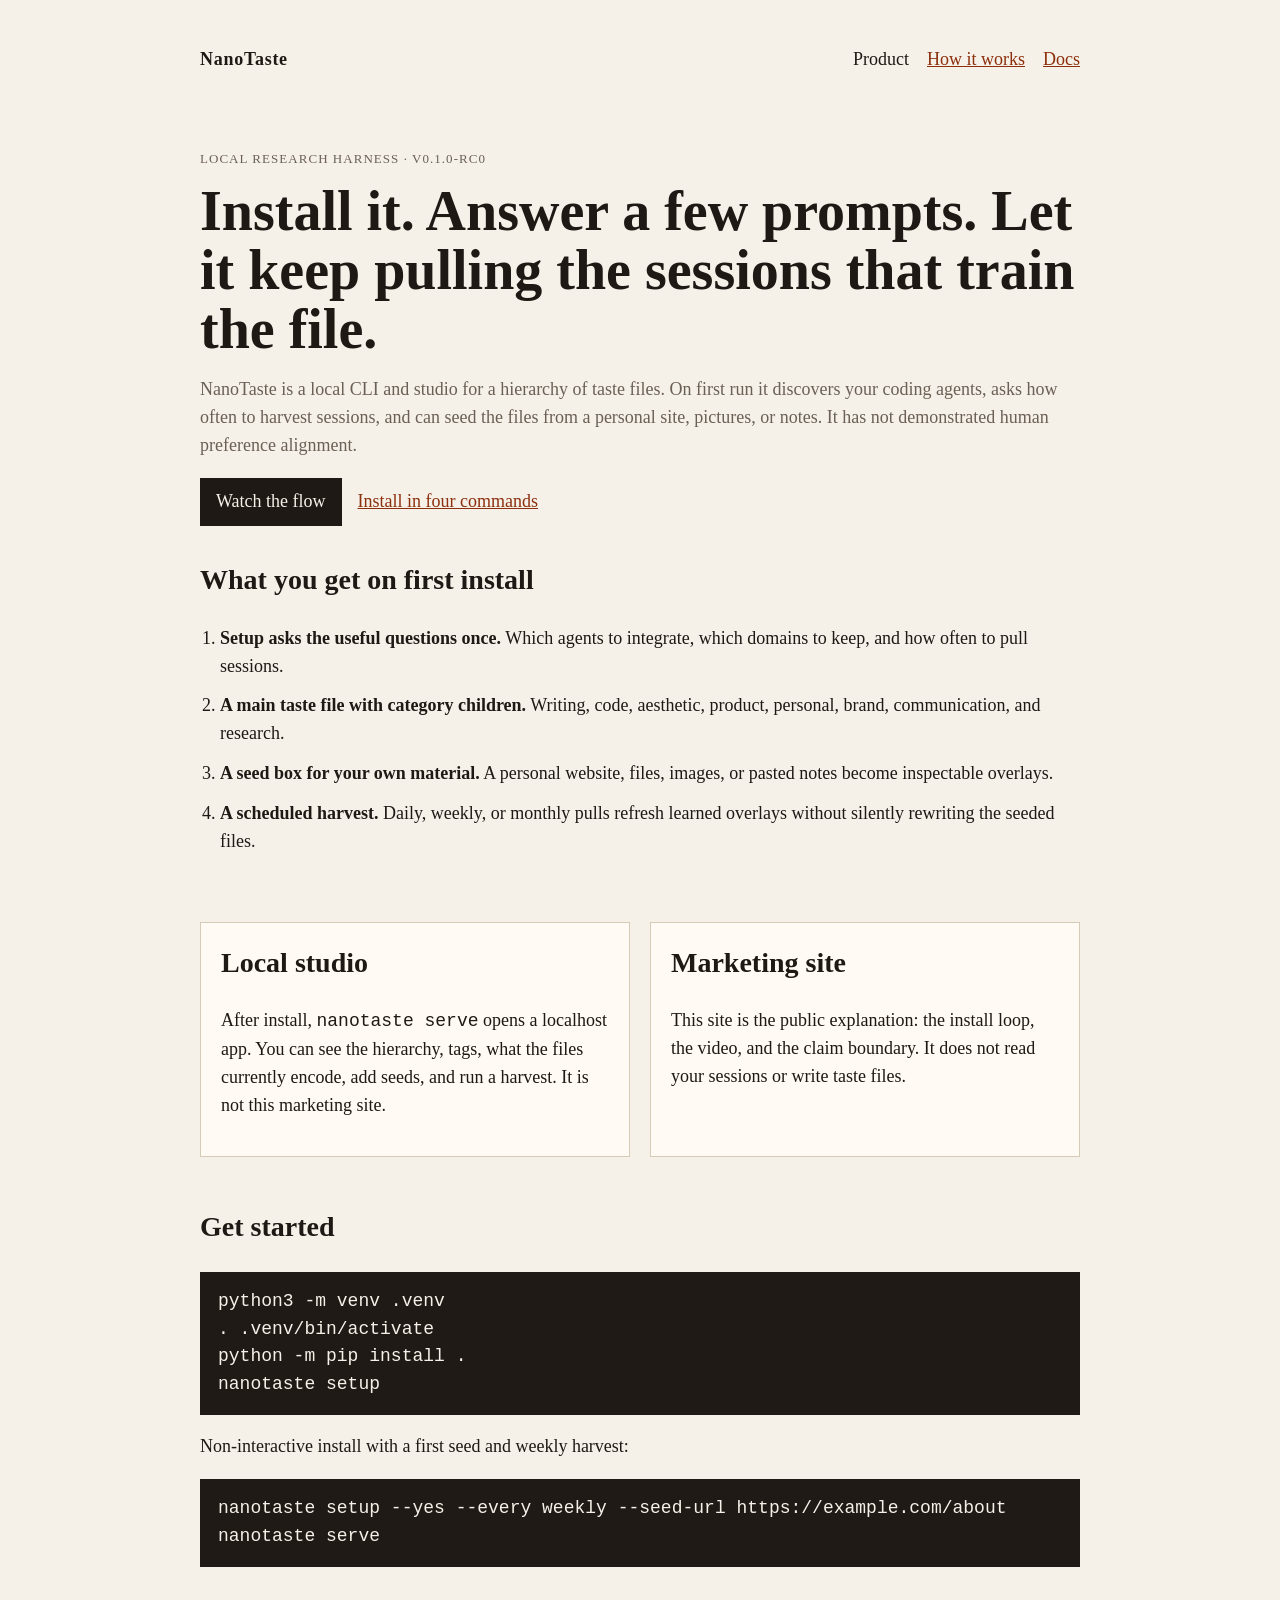
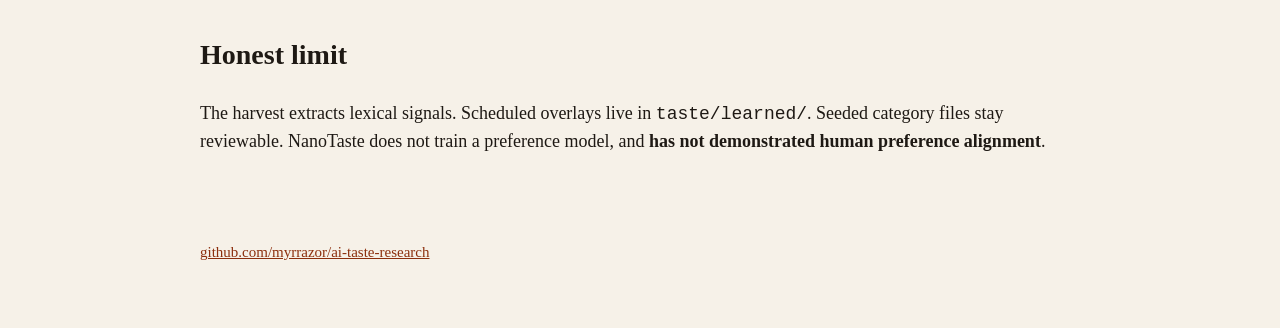
==== website/index.html @ 447587dd "Add taste-file hierarchy, seeding, local studio, and marketing site. First-run setup now installs a " ====
<!DOCTYPE html>
<html lang="en">
<head>
  <meta charset="utf-8">
  <meta name="viewport" content="width=device-width, initial-scale=1">
  <title>NanoTaste — a local taste file that keeps getting more specific</title>
  <link rel="stylesheet" href="styles.css">
</head>
<body>
  <header>
    <p class="mark">NanoTaste</p>
    <nav>
      <a href="index.html" aria-current="page">Product</a>
      <a href="how-it-works.html">How it works</a>
      <a href="../README.md">Docs</a>
    </nav>
  </header>
  <main>
    <section class="hero">
      <p class="kicker">Local research harness · v0.1.0-rc0</p>
      <h1>Install it. Answer a few prompts. Let it keep pulling the sessions that train the file.</h1>
      <p class="lede">
        NanoTaste is a local CLI and studio for a hierarchy of taste files.
        On first run it discovers your coding agents, asks how often to harvest
        sessions, and can seed the files from a personal site, pictures, or notes.
        It has not demonstrated human preference alignment.
      </p>
      <div class="row">
        <a class="primary" href="how-it-works.html">Watch the flow</a>
        <a href="#install">Install in four commands</a>
      </div>
    </section>
    <section>
      <h2>What you get on first install</h2>
      <ol class="steps">
        <li><strong>Setup asks the useful questions once.</strong> Which agents to integrate, which domains to keep, and how often to pull sessions.</li>
        <li><strong>A main taste file with category children.</strong> Writing, code, aesthetic, product, personal, brand, communication, and research.</li>
        <li><strong>A seed box for your own material.</strong> A personal website, files, images, or pasted notes become inspectable overlays.</li>
        <li><strong>A scheduled harvest.</strong> Daily, weekly, or monthly pulls refresh learned overlays without silently rewriting the seeded files.</li>
      </ol>
    </section>
    <section class="split">
      <article>
        <h2>Local studio</h2>
        <p>After install, <code>nanotaste serve</code> opens a localhost app. You can see the hierarchy, tags, what the files currently encode, add seeds, and run a harvest. It is not this marketing site.</p>
      </article>
      <article>
        <h2>Marketing site</h2>
        <p>This site is the public explanation: the install loop, the video, and the claim boundary. It does not read your sessions or write taste files.</p>
      </article>
    </section>
    <section id="install">
      <h2>Get started</h2>
      <pre><code>python3 -m venv .venv
. .venv/bin/activate
python -m pip install .
nanotaste setup</code></pre>
      <p>Non-interactive install with a first seed and weekly harvest:</p>
      <pre><code>nanotaste setup --yes --every weekly --seed-url https://example.com/about
nanotaste serve</code></pre>
    </section>
    <section>
      <h2>Honest limit</h2>
      <p>The harvest extracts lexical signals. Scheduled overlays live in <code>taste/learned/</code>. Seeded category files stay reviewable. NanoTaste does not train a preference model, and <strong>has not demonstrated human preference alignment</strong>.</p>
    </section>
  </main>
  <footer>
    <p><a href="https://github.com/myrrazor/ai-taste-research">github.com/myrrazor/ai-taste-research</a></p>
  </footer>
</body>
</html>
---- website/styles.css ----
:root {
  --ink: #1e1914;
  --paper: #f6f1e8;
  --card: #fffaf3;
  --line: #d5cbb8;
  --accent: #8c2f0d;
  --muted: #6a6056;
}
* { box-sizing: border-box; }
html, body { margin: 0; background: var(--paper); color: var(--ink); }
body {
  font: 18px/1.55 Iowan Old Style, Palatino, Georgia, serif;
}
header, main, footer { width: min(880px, calc(100% - 40px)); margin: 0 auto; }
header {
  display: flex;
  justify-content: space-between;
  align-items: center;
  padding: 28px 0 8px;
}
.mark { font-weight: 700; letter-spacing: 0.04em; }
nav { display: flex; gap: 18px; }
nav a, footer a, .row a { color: var(--accent); }
nav a[aria-current="page"] { color: var(--ink); text-decoration: none; }
.kicker { text-transform: uppercase; letter-spacing: 0.08em; font-size: 13px; color: var(--muted); }
h1 { font-size: clamp(36px, 6vw, 56px); line-height: 1.05; margin: 8px 0 16px; }
h2 { font-size: 28px; margin-top: 0; }
.lede, figcaption, footer { color: var(--muted); }
.hero { padding: 36px 0 12px; }
.row { display: flex; gap: 16px; flex-wrap: wrap; align-items: center; }
.primary {
  background: var(--ink);
  color: var(--paper) !important;
  text-decoration: none;
  padding: 10px 16px;
}
section { padding: 20px 0 28px; }
.steps { padding-left: 20px; }
.steps li { margin: 12px 0; }
.split { display: grid; grid-template-columns: 1fr 1fr; gap: 20px; }
.split article, figure {
  background: var(--card);
  border: 1px solid var(--line);
  padding: 18px 20px;
}
figure { margin: 16px 0 0; }
img, video { width: 100%; height: auto; background: #1f1a16; display: block; }
pre {
  background: #1f1a16;
  color: #f6f1e8;
  padding: 16px 18px;
  overflow: auto;
}
footer { padding: 24px 0 48px; font-size: 15px; }
@media (max-width: 720px) {
  .split { grid-template-columns: 1fr; }
  header { flex-direction: column; align-items: flex-start; gap: 12px; }
}
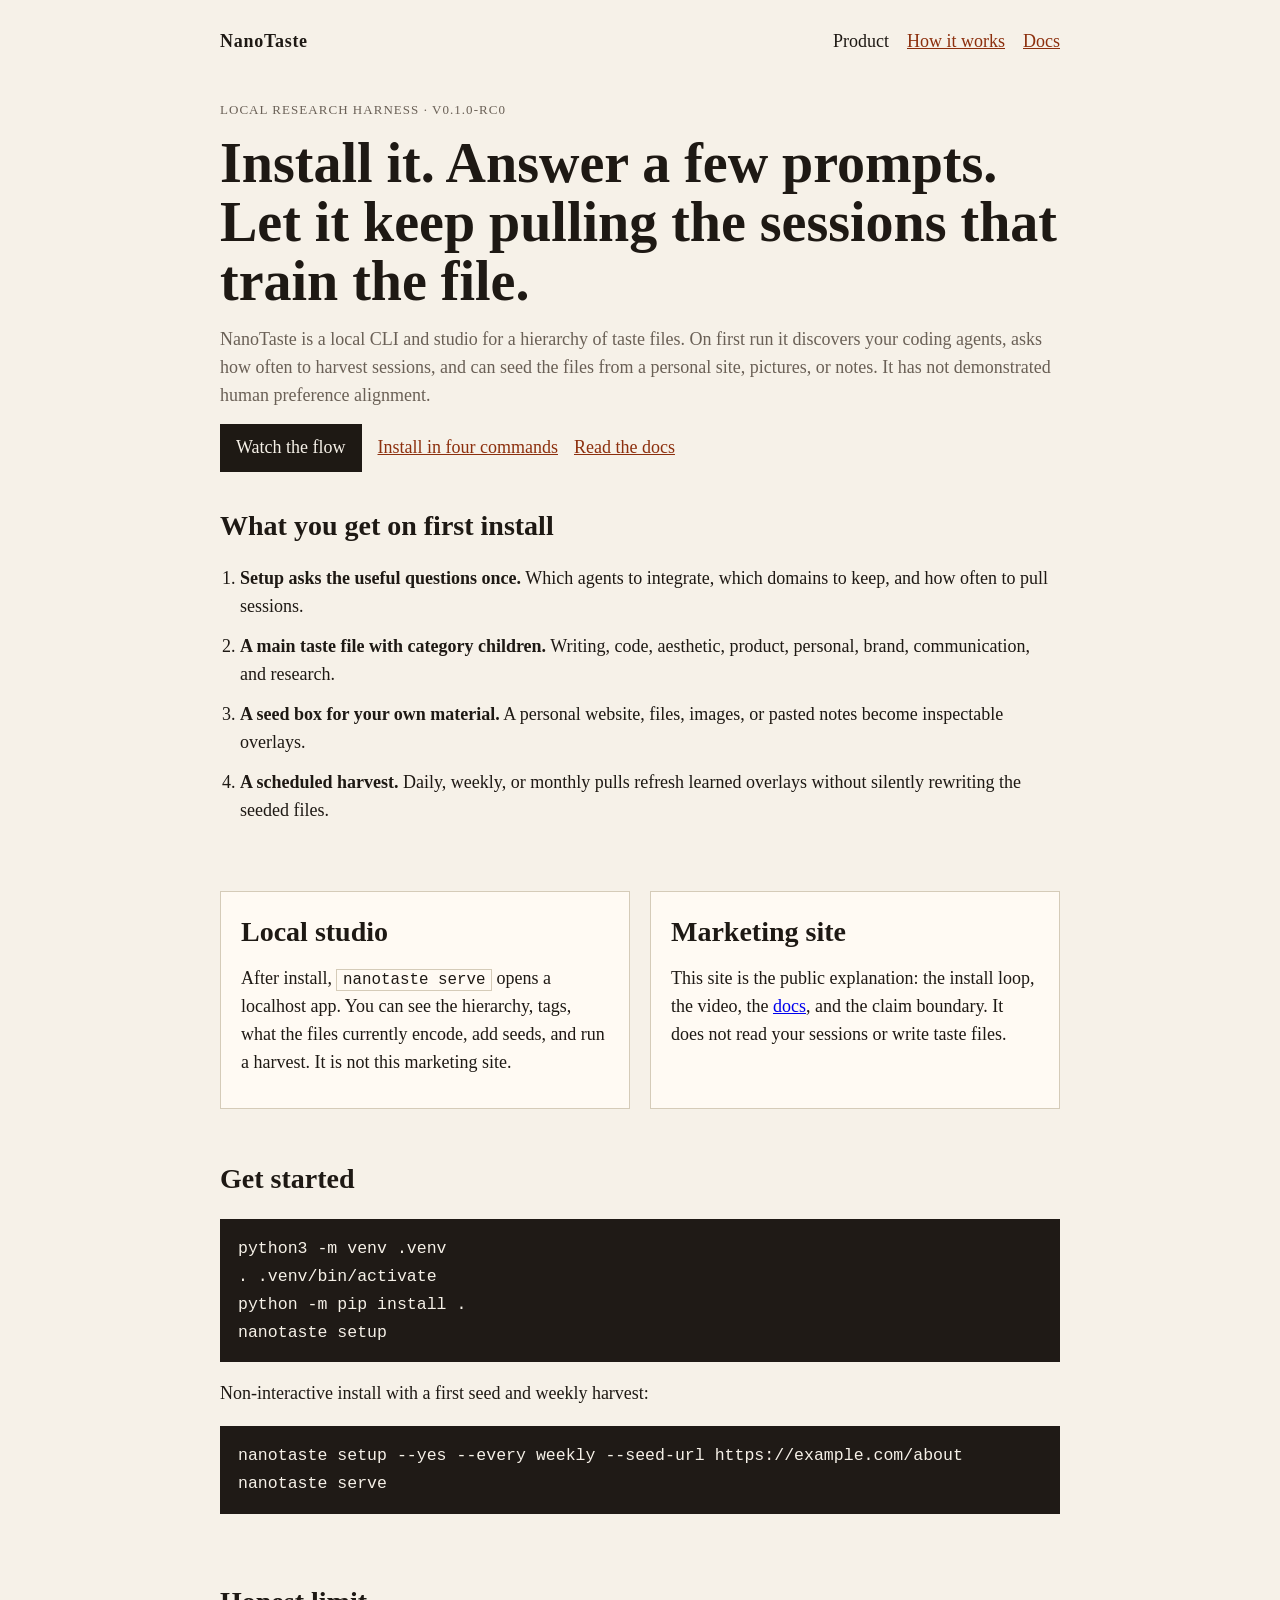
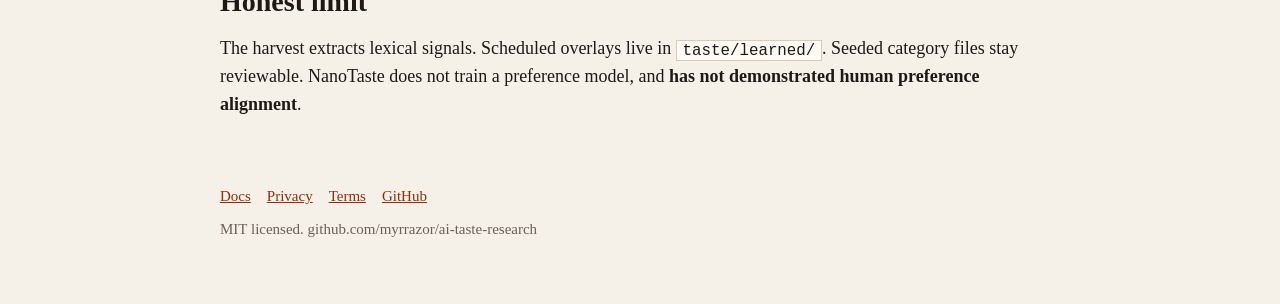
==== commit bf3d0a45: "feat: add docs, legal pages, and a custom 404 to the marketing site Docs pointed at ../README.md, wh" ====
--- a/website/index.html
+++ b/website/index.html
@@ -4,18 +4,53 @@
   <meta charset="utf-8">
   <meta name="viewport" content="width=device-width, initial-scale=1">
   <title>NanoTaste — a local taste file that keeps getting more specific</title>
+  <meta name="description" content="A local Python CLI and localhost studio for a hierarchy of taste files. Setup discovers your coding agents, harvests opted-in sessions, and scores drafts with a deterministic critic. It has not demonstrated human preference alignment.">
+  <meta name="color-scheme" content="light">
+  <meta name="theme-color" content="#f6f1e8">
+  <meta name="robots" content="index, follow">
+  <link rel="canonical" href="https://nanotaste.vercel.app/">
+  <link rel="icon" href="favicon.svg" type="image/svg+xml">
   <link rel="stylesheet" href="styles.css">
+  <meta property="og:type" content="website">
+  <meta property="og:url" content="https://nanotaste.vercel.app/">
+  <meta property="og:title" content="NanoTaste — a local taste file that keeps getting more specific">
+  <meta property="og:description" content="Install it. Answer a few prompts. Let it keep pulling the sessions that train the file. Local only. Not a preference model.">
+  <meta property="og:image" content="https://nanotaste.vercel.app/assets/studio-overview.png">
+  <meta name="twitter:card" content="summary_large_image">
+  <meta name="twitter:title" content="NanoTaste — a local taste file that keeps getting more specific">
+  <meta name="twitter:description" content="Install it. Answer a few prompts. Let it keep pulling the sessions that train the file. Local only. Not a preference model.">
+  <script type="application/ld+json">
+  {
+    "@context": "https://schema.org",
+    "@type": "SoftwareApplication",
+    "name": "NanoTaste",
+    "alternateName": "ai-taste-research",
+    "applicationCategory": "DeveloperApplication",
+    "operatingSystem": "macOS, Linux, Windows (Python 3.11+)",
+    "softwareVersion": "0.1.0-rc0",
+    "license": "https://github.com/myrrazor/ai-taste-research/blob/main/LICENSE",
+    "url": "https://nanotaste.vercel.app/",
+    "downloadUrl": "https://github.com/myrrazor/ai-taste-research",
+    "offers": { "@type": "Offer", "price": "0", "priceCurrency": "USD" },
+    "author": {
+      "@type": "Organization",
+      "name": "NanoTaste contributors",
+      "url": "https://github.com/myrrazor/ai-taste-research"
+    }
+  }
+  </script>
 </head>
 <body>
+  <a class="skip-link" href="#main">Skip to content</a>
   <header>
-    <p class="mark">NanoTaste</p>
-    <nav>
+    <p class="mark"><a href="index.html">NanoTaste</a></p>
+    <nav aria-label="Primary">
       <a href="index.html" aria-current="page">Product</a>
       <a href="how-it-works.html">How it works</a>
-      <a href="../README.md">Docs</a>
+      <a href="docs.html">Docs</a>
     </nav>
   </header>
-  <main>
+  <main id="main">
     <section class="hero">
       <p class="kicker">Local research harness · v0.1.0-rc0</p>
       <h1>Install it. Answer a few prompts. Let it keep pulling the sessions that train the file.</h1>
@@ -28,6 +63,7 @@
       <div class="row">
         <a class="primary" href="how-it-works.html">Watch the flow</a>
         <a href="#install">Install in four commands</a>
+        <a href="docs.html">Read the docs</a>
       </div>
     </section>
     <section>
@@ -46,7 +82,7 @@
       </article>
       <article>
         <h2>Marketing site</h2>
-        <p>This site is the public explanation: the install loop, the video, and the claim boundary. It does not read your sessions or write taste files.</p>
+        <p>This site is the public explanation: the install loop, the video, the <a href="docs.html">docs</a>, and the claim boundary. It does not read your sessions or write taste files.</p>
       </article>
     </section>
     <section id="install">
@@ -65,7 +101,13 @@
     </section>
   </main>
   <footer>
-    <p><a href="https://github.com/myrrazor/ai-taste-research">github.com/myrrazor/ai-taste-research</a></p>
+    <nav aria-label="Footer">
+      <a href="docs.html">Docs</a>
+      <a href="privacy.html">Privacy</a>
+      <a href="terms.html">Terms</a>
+      <a href="https://github.com/myrrazor/ai-taste-research">GitHub</a>
+    </nav>
+    <p>MIT licensed. github.com/myrrazor/ai-taste-research</p>
   </footer>
 </body>
 </html>
--- a/website/styles.css
+++ b/website/styles.css
@@ -6,53 +6,221 @@
   --accent: #8c2f0d;
   --muted: #6a6056;
 }
+
 * { box-sizing: border-box; }
-html, body { margin: 0; background: var(--paper); color: var(--ink); }
+
+html, body {
+  margin: 0;
+  background: var(--paper);
+  color: var(--ink);
+  overflow-x: hidden;
+}
+
+html { scroll-behavior: smooth; }
+
 body {
-  font: 18px/1.55 Iowan Old Style, Palatino, Georgia, serif;
-}
-header, main, footer { width: min(880px, calc(100% - 40px)); margin: 0 auto; }
-header {
+  font: 18px/1.55 "Liberation Serif", "DejaVu Serif", Palatino, Georgia, serif;
+  min-width: 320px;
+}
+
+img, svg { max-width: 100%; }
+
+body > header,
+main,
+footer {
+  width: 100%;
+  max-width: 880px;
+  margin: 0 auto;
+  padding-inline: 20px;
+}
+
+body > header {
   display: flex;
   justify-content: space-between;
   align-items: center;
-  padding: 28px 0 8px;
-}
-.mark { font-weight: 700; letter-spacing: 0.04em; }
-nav { display: flex; gap: 18px; }
+  padding-top: 28px;
+  padding-bottom: 8px;
+}
+
+.mark { font-weight: 700; letter-spacing: 0.04em; margin: 0; }
+
+.mark a {
+  color: inherit;
+  text-decoration: none;
+}
+
+body > header nav,
+footer nav {
+  display: flex;
+  gap: 18px;
+  flex-wrap: wrap;
+}
+
 nav a, footer a, .row a { color: var(--accent); }
+
 nav a[aria-current="page"] { color: var(--ink); text-decoration: none; }
-.kicker { text-transform: uppercase; letter-spacing: 0.08em; font-size: 13px; color: var(--muted); }
-h1 { font-size: clamp(36px, 6vw, 56px); line-height: 1.05; margin: 8px 0 16px; }
-h2 { font-size: 28px; margin-top: 0; }
-.lede, figcaption, footer { color: var(--muted); }
+
+.skip-link {
+  position: absolute;
+  left: 12px;
+  top: 12px;
+  z-index: 20;
+  padding: 8px 12px;
+  background: var(--ink);
+  color: var(--paper);
+  text-decoration: none;
+  transform: translateY(-160%);
+}
+
+.skip-link:focus { transform: none; }
+
+a:focus-visible,
+button:focus-visible {
+  outline: 2px solid var(--accent);
+  outline-offset: 3px;
+}
+
+.kicker {
+  text-transform: uppercase;
+  letter-spacing: 0.08em;
+  font-size: 13px;
+  color: var(--muted);
+}
+
+h1 {
+  font-size: clamp(32px, 6vw, 56px);
+  line-height: 1.05;
+  margin: 8px 0 16px;
+  overflow-wrap: break-word;
+}
+h2 { font-size: 28px; margin: 0 0 12px; }
+h3 { font-size: 20px; margin: 28px 0 8px; }
+
+p { margin: 0 0 14px; }
+
+.lede, figcaption, footer, .meta { color: var(--muted); }
+
 .hero { padding: 36px 0 12px; }
+
 .row { display: flex; gap: 16px; flex-wrap: wrap; align-items: center; }
+
 .primary {
   background: var(--ink);
   color: var(--paper) !important;
   text-decoration: none;
   padding: 10px 16px;
 }
+
 section { padding: 20px 0 28px; }
+
 .steps { padding-left: 20px; }
 .steps li { margin: 12px 0; }
+
 .split { display: grid; grid-template-columns: 1fr 1fr; gap: 20px; }
-.split article, figure {
+
+.split article, figure, .note, .toc {
   background: var(--card);
   border: 1px solid var(--line);
   padding: 18px 20px;
 }
+
 figure { margin: 16px 0 0; }
+
 img, video { width: 100%; height: auto; background: #1f1a16; display: block; }
+
 pre {
   background: #1f1a16;
   color: #f6f1e8;
   padding: 16px 18px;
   overflow: auto;
 }
-footer { padding: 24px 0 48px; font-size: 15px; }
+
+code {
+  font-family: ui-monospace, "SFMono-Regular", Menlo, Consolas, monospace;
+  font-size: 0.88em;
+}
+
+p code, li code, td code, dd code {
+  background: var(--card);
+  border: 1px solid var(--line);
+  padding: 0.05em 0.35em;
+  white-space: break-spaces;
+  overflow-wrap: anywhere;
+}
+
+pre code {
+  background: none;
+  border: 0;
+  padding: 0;
+  font-size: 0.92em;
+}
+
+.doc h2 {
+  padding-top: 12px;
+  border-top: 1px solid var(--line);
+  margin-top: 36px;
+}
+
+.doc h2:first-of-type { border-top: 0; margin-top: 8px; padding-top: 0; }
+
+.doc ul, .doc ol { padding-left: 22px; }
+.doc li { margin: 8px 0; }
+
+.toc {
+  display: block;
+  margin: 0 0 28px;
+}
+.toc h2 { font-size: 20px; margin: 0 0 10px; }
+.toc ol { margin: 0; padding-left: 22px; }
+.toc a { color: var(--accent); }
+
+.note { margin: 16px 0; }
+.note p:last-child { margin-bottom: 0; }
+
+.cmds {
+  width: 100%;
+  border-collapse: collapse;
+  font-size: 16px;
+}
+
+.cmds th, .cmds td {
+  text-align: left;
+  vertical-align: top;
+  padding: 10px 12px 10px 0;
+  border-top: 1px solid var(--line);
+}
+
+.cmds th { color: var(--muted); font-weight: 600; }
+
+.cmds code { white-space: nowrap; }
+
+.missing { padding: 48px 0 80px; }
+.missing h1 { max-width: 16ch; }
+
+footer {
+  display: flex;
+  flex-direction: column;
+  gap: 10px;
+  padding-top: 24px;
+  padding-bottom: 48px;
+  font-size: 15px;
+}
+
+footer nav { gap: 16px; }
+
+::selection {
+  background: var(--ink);
+  color: var(--paper);
+}
+
 @media (max-width: 720px) {
   .split { grid-template-columns: 1fr; }
-  header { flex-direction: column; align-items: flex-start; gap: 12px; }
-}
+  body > header { flex-direction: column; align-items: flex-start; gap: 12px; }
+  h1 { font-size: clamp(28px, 9vw, 40px); }
+  .cmds { display: block; overflow-x: auto; }
+  .cmds code { white-space: normal; }
+}
+
+@media (prefers-reduced-motion: reduce) {
+  html { scroll-behavior: auto; }
+}
